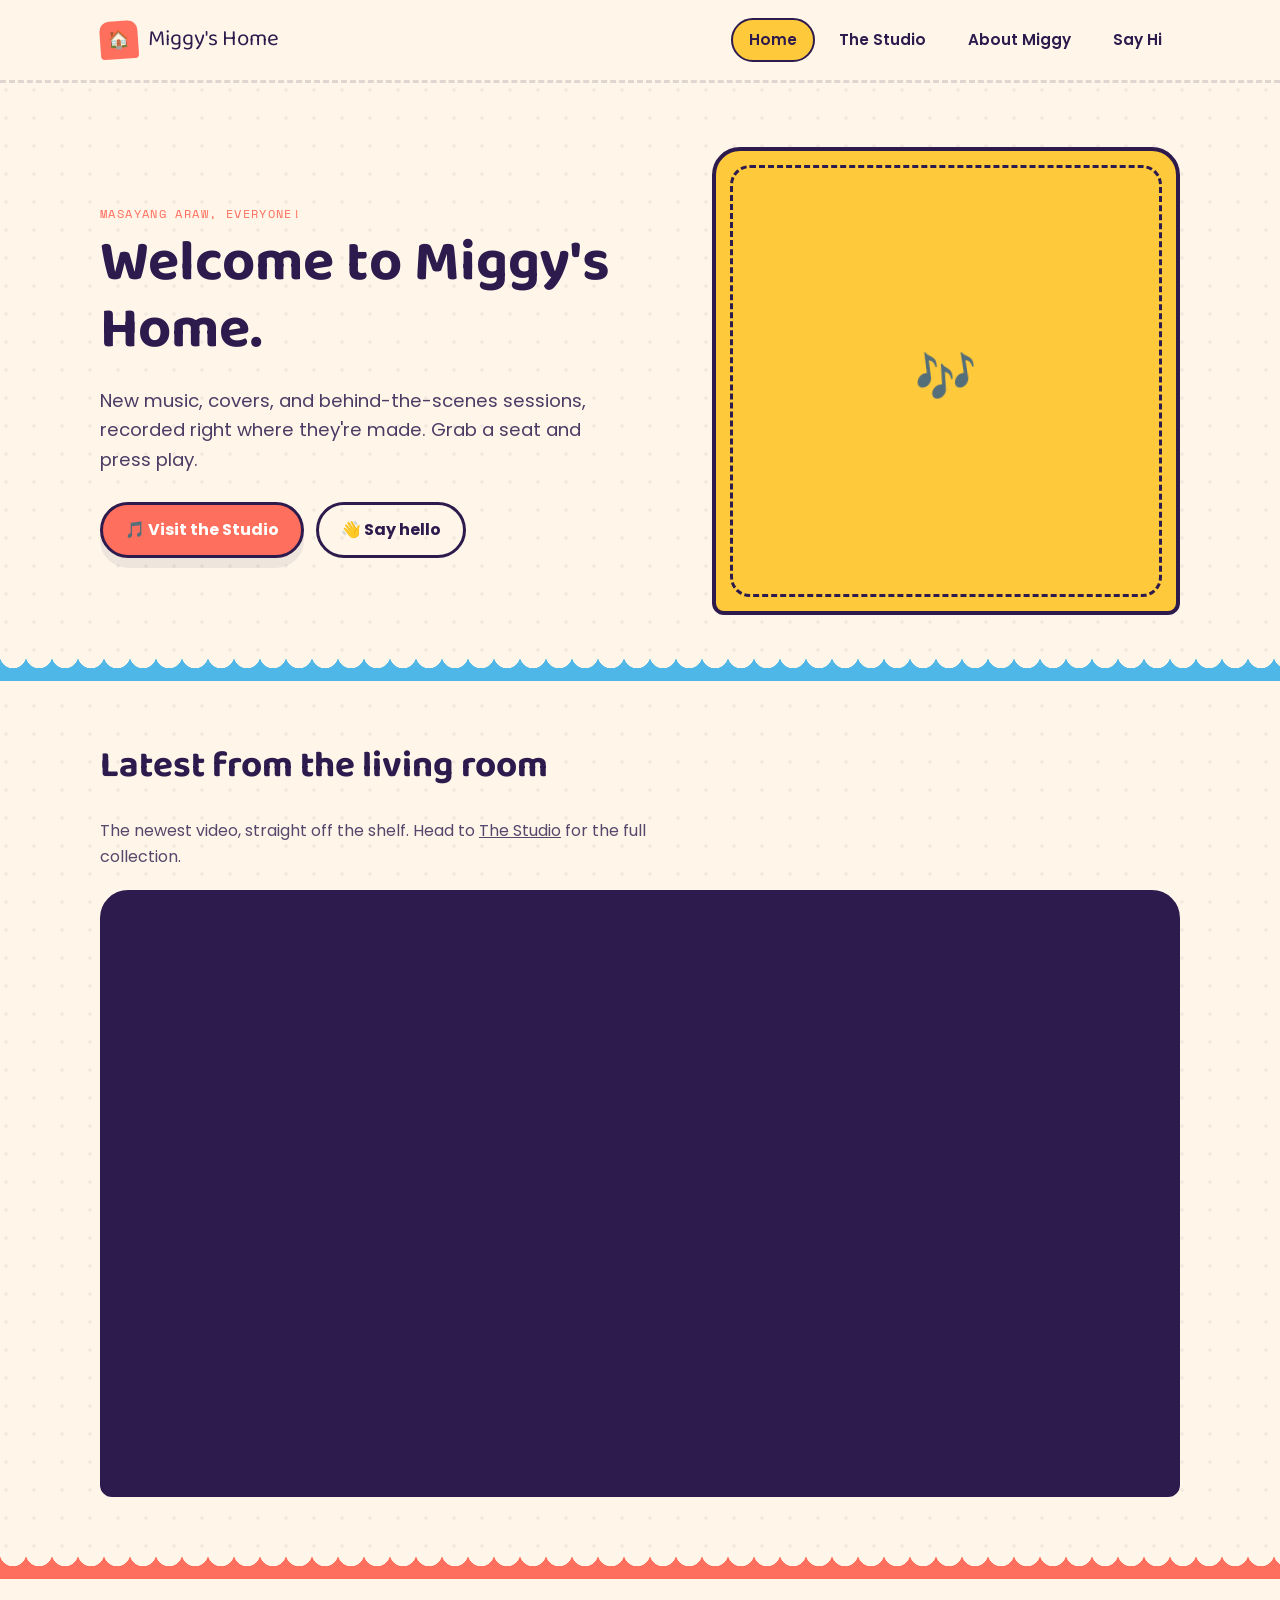
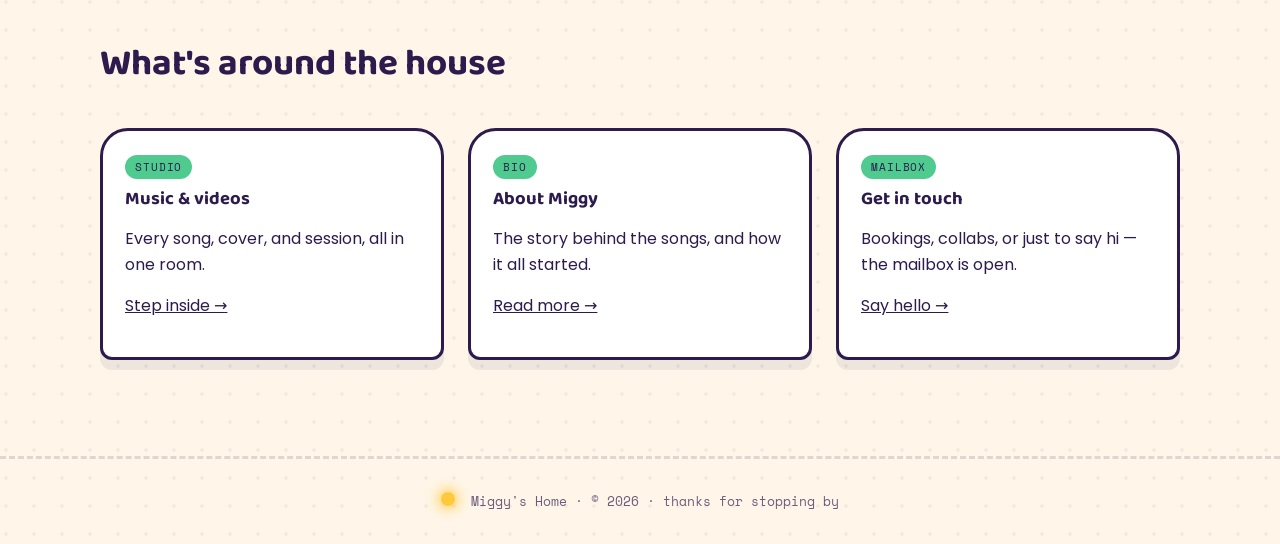
==== index.html @ 160cc26a "Update index.html" ====
<!DOCTYPE html>
<html lang="en">
<head>
  <meta charset="UTF-8">
  <meta name="viewport" content="width=device-width, initial-scale=1.0">
  <title>Miggy's Home — Music Channel</title>
  <meta name="description" content="Miggy's Home — original music, covers, and behind-the-scenes videos.">
  <link rel="preconnect" href="https://fonts.googleapis.com">
  <link href="https://fonts.googleapis.com/css2?family=Baloo+2:wght@500;700;800&family=Poppins:wght@400;500;600;700&family=Space+Mono&display=swap" rel="stylesheet">
  <link rel="stylesheet" href="style.css">
</head>
<body>

  <header class="site-header">
    <nav class="nav wrap">
      <a href="index.html" class="brand">
        <span class="brand-mark">🏠</span>
        Miggy's Home
      </a>
      <button class="nav-toggle" aria-label="Toggle menu" aria-expanded="false">☰</button>
      <ul class="room-links">
        <li><a href="index.html" aria-current="page">Home</a></li>
        <li><a href="music.html">The Studio</a></li>
        <li><a href="about.html">About Miggy</a></li>
        <li><a href="contact.html">Say Hi</a></li>
      </ul>
    </nav>
  </header>

  <main>
    <section class="hero wrap">
      <div>
        <p class="eyebrow">Masayang araw, everyone!</p>
        <h1>Welcome to Miggy's Home.</h1>
        <p class="lede">New music, covers, and behind-the-scenes sessions, recorded right where they're made. Grab a seat and press play.</p>
        <div class="hero-actions">
          <a href="music.html" class="btn btn-primary">🎵 Visit the Studio</a>
          <a href="contact.html" class="btn btn-ghost">👋 Say hello</a>
        </div>
      </div>
      <div class="welcome-mat" aria-hidden="true">
        <span>🎶</span>
      </div>
    </section>

    <div class="awning" aria-hidden="true"></div>

    <section class="room wrap">
      <div class="room-title">
        <h2>Latest from the living room</h2>
      </div>
      <p style="max-width:60ch; color:rgba(45,27,78,0.8);">The newest video, straight off the shelf. Head to <a href="music.html">The Studio</a> for the full collection.</p>

      <div class="embed-frame" style="margin-top:20px;">
        <iframe width="560" height="315" src="https://www.youtube.com/embed/cxDIxyG20Kg?si=o6LWP1E1uS-JszZb" title="YouTube video player" frameborder="0" allow="accelerometer; autoplay; clipboard-write; encrypted-media; gyroscope; picture-in-picture; web-share" referrerpolicy="strict-origin-when-cross-origin" allowfullscreen></iframe>
        
      </div>
    </section>

    <div class="awning coral" aria-hidden="true"></div>

    <section class="room wrap">
      <div class="room-title">
        <h2>What's around the house</h2>
      </div>
      <div class="window-grid">
        <div class="window-card">
          <span class="tag">Studio</span>
          <h3>Music &amp; videos</h3>
          <p>Every song, cover, and session, all in one room.</p>
          <p><a href="music.html">Step inside →</a></p>
        </div>
        <div class="window-card">
          <span class="tag">Bio</span>
          <h3>About Miggy</h3>
          <p>The story behind the songs, and how it all started.</p>
          <p><a href="about.html">Read more →</a></p>
        </div>
        <div class="window-card">
          <span class="tag">Mailbox</span>
          <h3>Get in touch</h3>
          <p>Bookings, collabs, or just to say hi — the mailbox is open.</p>
          <p><a href="contact.html">Say hello →</a></p>
        </div>
      </div>
    </section>
  </main>

  <footer class="site-footer">
    <span class="porch-light" aria-hidden="true"></span>
    Miggy's Home · © <span id="year"></span> · thanks for stopping by
  </footer>

  <script src="script.js"></script>
  <script>document.getElementById("year").textContent = new Date().getFullYear();</script>
</body>
</html>
---- style.css ----
/* ============================================
   MIGGY'S HOME — shared styles
   Design: bright, cozy "house of music" theme.
   Cards are shaped like little windows/doors,
   nav reads like room signs on a hallway wall.
   ============================================ */

:root {
  /* Color */
  --cream:    #FFF6E9;
  --sunshine: #FFC93C;
  --coral:    #FF6F5E;
  --sky:      #4FB6E8;
  --mint:     #4FCB8F;
  --plum:     #2D1B4E;
  --white:    #FFFFFF;

  /* Type */
  --font-display: "Baloo 2", system-ui, sans-serif;
  --font-body: "Poppins", system-ui, sans-serif;
  --font-tag: "Space Mono", monospace;

  /* Layout */
  --max-width: 1080px;
  --radius-window: 28px 28px 12px 12px;
  --shadow-soft: 0 10px 0 rgba(45, 27, 78, 0.08);
}

* { box-sizing: border-box; }

html { scroll-behavior: smooth; }

body {
  margin: 0;
  background: var(--cream);
  color: var(--plum);
  font-family: var(--font-body);
  line-height: 1.6;
  background-image:
    radial-gradient(circle at 6px 6px, rgba(45,27,78,0.05) 2px, transparent 2px);
  background-size: 28px 28px;
}

img { max-width: 100%; display: block; }

a { color: inherit; }

h1, h2, h3 {
  font-family: var(--font-display);
  margin: 0 0 0.4em 0;
  line-height: 1.15;
}

.eyebrow {
  font-family: var(--font-tag);
  text-transform: uppercase;
  letter-spacing: 0.12em;
  font-size: 0.72rem;
  color: var(--coral);
  margin: 0 0 0.6em 0;
}

.wrap {
  max-width: var(--max-width);
  margin: 0 auto;
  padding: 0 24px;
}

/* Respect reduced motion */
@media (prefers-reduced-motion: reduce) {
  * { animation: none !important; transition: none !important; }
  html { scroll-behavior: auto; }
}

/* ---------- Nav: "door plaque" ---------- */

.site-header {
  position: sticky;
  top: 0;
  z-index: 50;
  background: var(--cream);
  border-bottom: 3px dashed rgba(45, 27, 78, 0.15);
}

.nav {
  display: flex;
  align-items: center;
  justify-content: space-between;
  padding: 18px 0;
}

.brand {
  display: flex;
  align-items: center;
  gap: 10px;
  font-family: var(--font-display);
  font-size: 1.4rem;
  text-decoration: none;
  color: var(--plum);
}

.brand-mark {
  width: 38px;
  height: 38px;
  border-radius: 10px 10px 4px 4px;
  background: var(--coral);
  display: grid;
  place-items: center;
  font-size: 1.1rem;
  transform: rotate(-4deg);
}

.room-links {
  display: flex;
  gap: 6px;
  list-style: none;
  margin: 0;
  padding: 0;
}

.room-links a {
  display: inline-block;
  padding: 8px 16px;
  border-radius: 999px;
  text-decoration: none;
  font-weight: 600;
  font-size: 0.95rem;
  color: var(--plum);
  border: 2px solid transparent;
  transition: border-color 0.15s ease, transform 0.15s ease;
}

.room-links a:hover,
.room-links a:focus-visible {
  border-color: var(--plum);
  transform: translateY(-2px);
}

.room-links a[aria-current="page"] {
  background: var(--sunshine);
  border-color: var(--plum);
}

.nav-toggle {
  display: none;
  background: none;
  border: 2px solid var(--plum);
  border-radius: 10px;
  padding: 8px 10px;
  font-size: 1.1rem;
  cursor: pointer;
}

@media (max-width: 720px) {
  .nav-toggle { display: block; }
  .room-links {
    display: none;
    flex-direction: column;
    width: 100%;
    padding-bottom: 16px;
  }
  .room-links.open { display: flex; }
  .nav { flex-wrap: wrap; }
}

/* ---------- Buttons ---------- */

.btn {
  display: inline-flex;
  align-items: center;
  gap: 8px;
  padding: 12px 22px;
  border-radius: 999px;
  font-weight: 700;
  font-family: var(--font-body);
  text-decoration: none;
  border: 3px solid var(--plum);
  cursor: pointer;
  font-size: 1rem;
}

.btn-primary {
  background: var(--coral);
  color: var(--white);
  box-shadow: var(--shadow-soft);
}

.btn-primary:hover { transform: translate(-2px, -2px); box-shadow: 0 12px 0 rgba(45,27,78,0.08); }

.btn-ghost {
  background: transparent;
  color: var(--plum);
}

.btn-ghost:hover { background: rgba(45,27,78,0.06); }

/* ---------- Hero ---------- */

.hero {
  padding: 64px 0 40px;
  display: grid;
  grid-template-columns: 1.1fr 0.9fr;
  gap: 40px;
  align-items: center;
}

.hero h1 {
  font-size: clamp(2.4rem, 5vw, 3.6rem);
}

.hero .lede {
  font-size: 1.15rem;
  max-width: 46ch;
  color: rgba(45,27,78,0.85);
}

.hero-actions {
  display: flex;
  gap: 12px;
  margin-top: 28px;
  flex-wrap: wrap;
}

.welcome-mat {
  width: 100%;
  aspect-ratio: 1 / 1;
  background: var(--sunshine);
  border-radius: var(--radius-window);
  border: 4px solid var(--plum);
  position: relative;
  display: grid;
  place-items: center;
  overflow: hidden;
}

.welcome-mat::before {
  content: "";
  position: absolute;
  inset: 14px;
  border: 3px dashed var(--plum);
  border-radius: 20px;
}

.welcome-mat span {
  font-family: var(--font-display);
  font-size: 3.2rem;
  transform: rotate(-6deg);
}

@media (max-width: 780px) {
  .hero { grid-template-columns: 1fr; padding-top: 32px; }
}

/* ---------- Scalloped divider (awning) ---------- */

.awning {
  height: 26px;
  background:
    radial-gradient(circle at 13px 0, transparent 13px, var(--sky) 13.5px) repeat-x;
  background-size: 26px 26px;
  margin: 0 0 8px 0;
}

.awning.coral {
  background:
    radial-gradient(circle at 13px 0, transparent 13px, var(--coral) 13.5px) repeat-x;
  background-size: 26px 26px;
}

.awning.mint {
  background:
    radial-gradient(circle at 13px 0, transparent 13px, var(--mint) 13.5px) repeat-x;
  background-size: 26px 26px;
}

/* ---------- Section shell ---------- */

section.room {
  padding: 56px 0;
}

.room-title { display: flex; align-items: baseline; gap: 14px; flex-wrap: wrap; }
.room-title h2 { font-size: clamp(1.7rem, 3vw, 2.3rem); }

/* ---------- Window cards ---------- */

.window-grid {
  display: grid;
  grid-template-columns: repeat(auto-fit, minmax(260px, 1fr));
  gap: 24px;
  margin-top: 28px;
}

.window-card {
  background: var(--white);
  border: 3px solid var(--plum);
  border-radius: var(--radius-window);
  padding: 22px;
  box-shadow: var(--shadow-soft);
  transition: transform 0.15s ease;
}

.window-card:hover { transform: translateY(-4px); }

.window-card h3 { font-size: 1.15rem; margin-bottom: 8px; }

.window-card .tag {
  font-family: var(--font-tag);
  font-size: 0.7rem;
  text-transform: uppercase;
  letter-spacing: 0.08em;
  background: var(--mint);
  color: var(--plum);
  display: inline-block;
  padding: 3px 10px;
  border-radius: 999px;
  margin-bottom: 10px;
}

/* ---------- Media embed frame ---------- */

.embed-frame {
  border: 3px solid var(--plum);
  border-radius: var(--radius-window);
  overflow: hidden;
  background: var(--plum);
  aspect-ratio: 16 / 9;
  position: relative;
}

.embed-frame iframe {
  width: 100%;
  height: 100%;
  border: 0;
  display: block;
}

.embed-placeholder {
  position: absolute;
  inset: 0;
  display: grid;
  place-items: center;
  text-align: center;
  color: var(--cream);
  padding: 24px;
  font-family: var(--font-tag);
  font-size: 0.85rem;
  gap: 8px;
}

.embed-placeholder strong {
  display: block;
  font-family: var(--font-display);
  font-size: 1.2rem;
  color: var(--sunshine);
  margin-bottom: 6px;
}

/* Spotify frame is shorter */
.embed-frame.spotify { aspect-ratio: auto; height: 152px; }

/* ---------- Sticker badges ---------- */

.sticker-row {
  display: flex;
  gap: 10px;
  flex-wrap: wrap;
  margin-top: 18px;
}

.sticker {
  font-family: var(--font-tag);
  font-size: 0.78rem;
  padding: 6px 14px;
  border-radius: 999px;
  border: 2px dashed var(--plum);
  background: var(--white);
}

/* ---------- Socials / mailbox ---------- */

.mailbox-grid {
  display: grid;
  grid-template-columns: repeat(auto-fit, minmax(200px, 1fr));
  gap: 18px;
  margin-top: 28px;
}

.mailbox-link {
  display: flex;
  align-items: center;
  gap: 14px;
  background: var(--white);
  border: 3px solid var(--plum);
  border-radius: 20px;
  padding: 16px 18px;
  text-decoration: none;
  font-weight: 700;
  color: var(--plum);
  box-shadow: var(--shadow-soft);
  transition: transform 0.15s ease;
}

.mailbox-link:hover { transform: translate(-3px, -3px); }

.mailbox-icon {
  width: 40px;
  height: 40px;
  border-radius: 10px;
  display: grid;
  place-items: center;
  font-size: 1.2rem;
  flex-shrink: 0;
}

/* ---------- About/bio ---------- */

.bio-layout {
  display: grid;
  grid-template-columns: 0.8fr 1.2fr;
  gap: 36px;
  align-items: start;
  margin-top: 28px;
}

.bio-portrait {
  aspect-ratio: 4/5;
  background: var(--sky);
  border: 4px solid var(--plum);
  border-radius: var(--radius-window);
  display: grid;
  place-items: center;
  font-family: var(--font-display);
  font-size: 4rem;
  color: var(--white);
}

@media (max-width: 720px) {
  .bio-layout { grid-template-columns: 1fr; }
}

/* ---------- Footer ---------- */

.site-footer {
  border-top: 3px dashed rgba(45,27,78,0.15);
  padding: 32px 0;
  margin-top: 40px;
  text-align: center;
  font-family: var(--font-tag);
  font-size: 0.82rem;
  color: rgba(45,27,78,0.7);
}

.porch-light {
  width: 14px;
  height: 14px;
  border-radius: 50%;
  background: var(--sunshine);
  display: inline-block;
  margin-right: 8px;
  box-shadow: 0 0 12px 4px rgba(255,201,60,0.7);
}
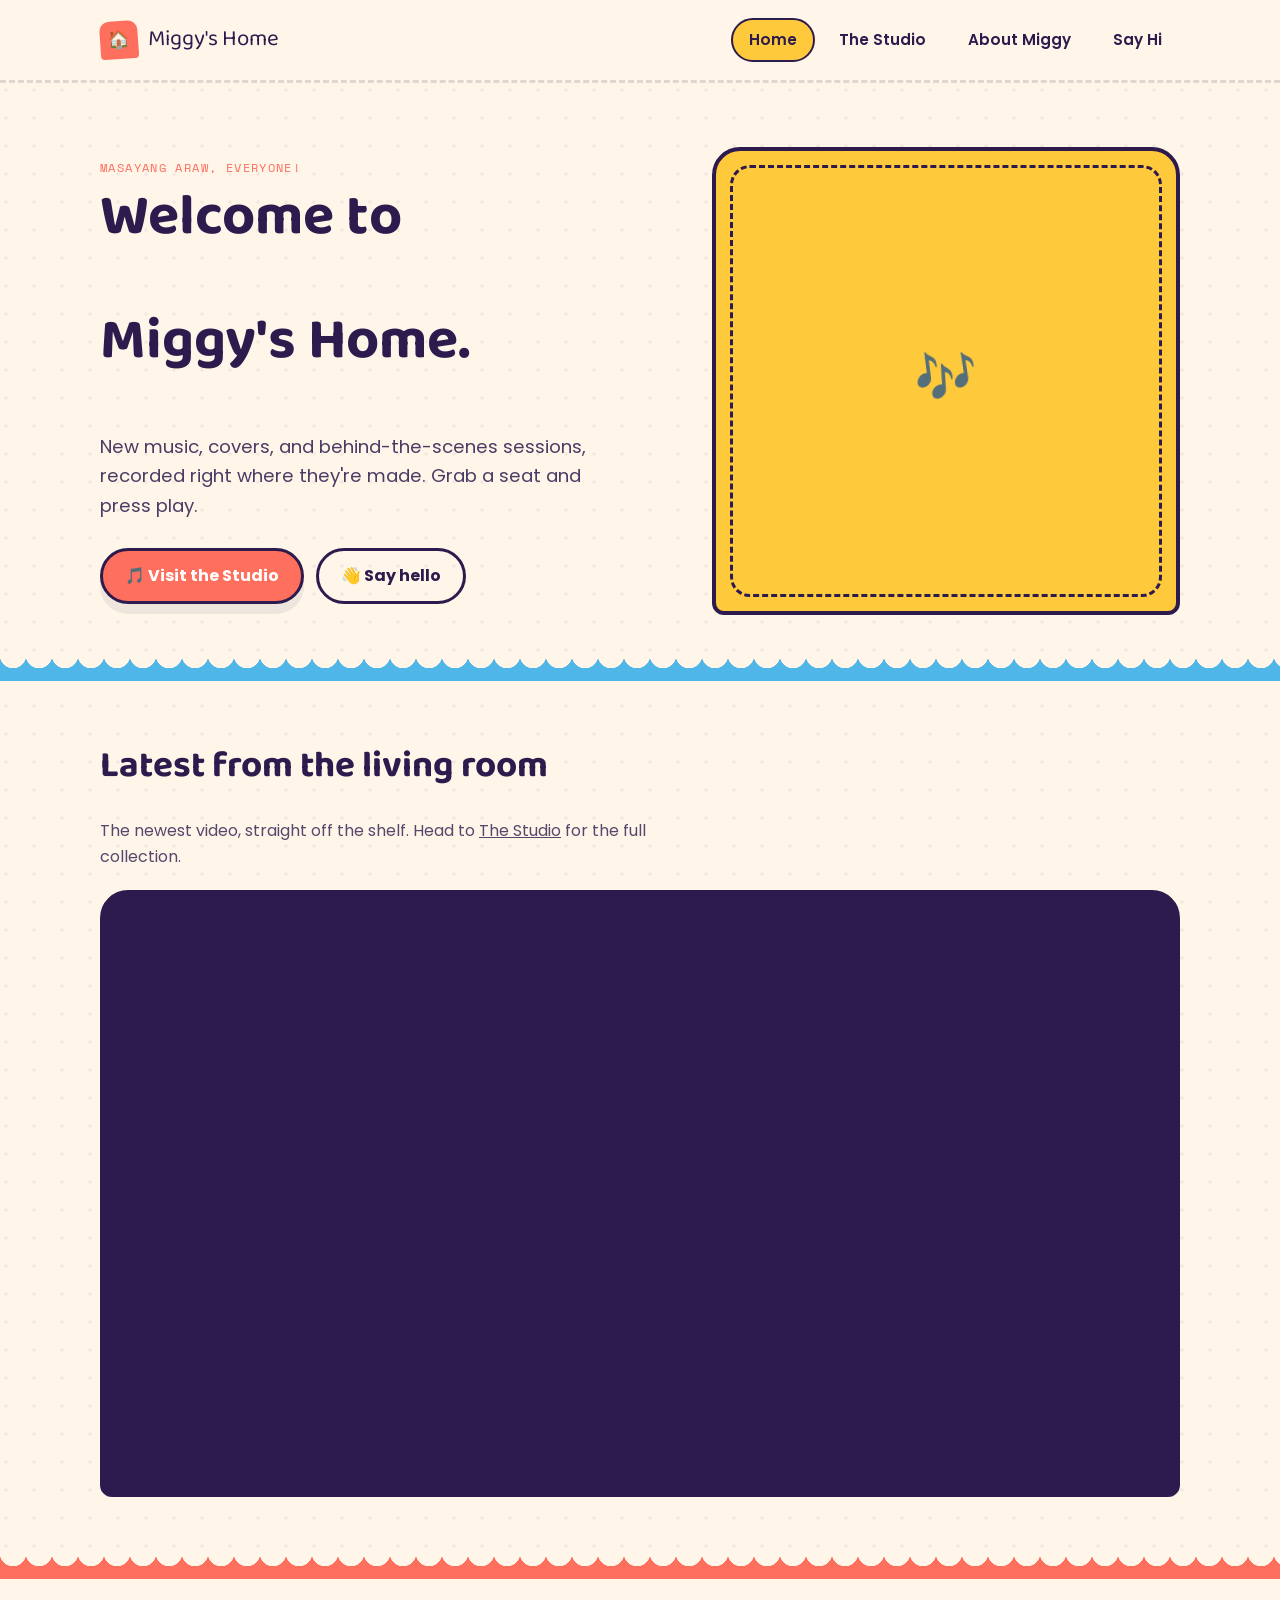
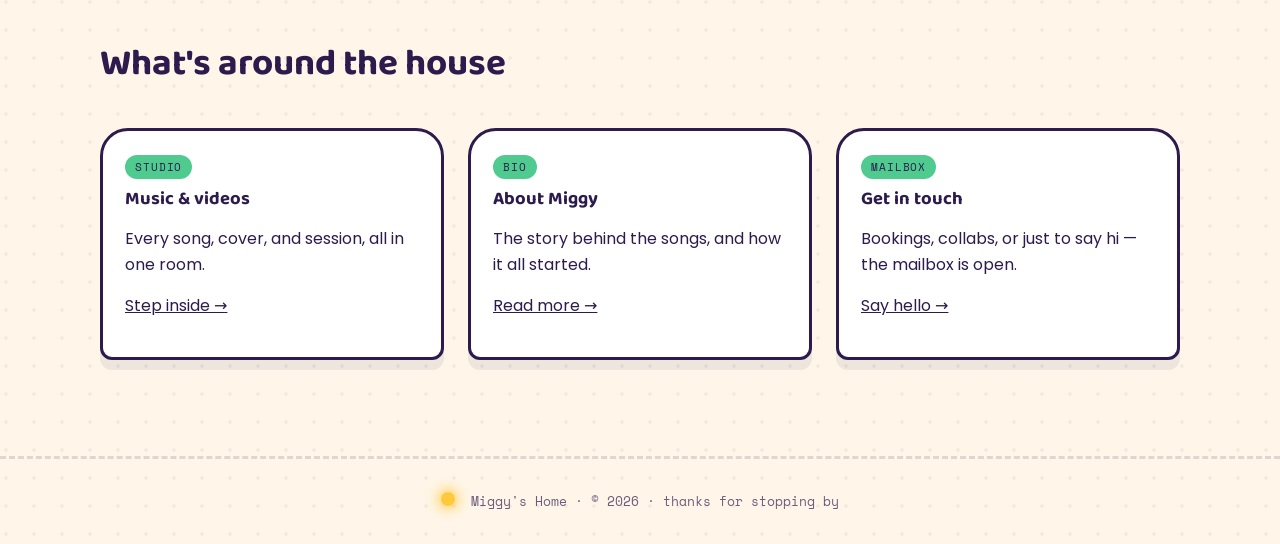
==== commit b91f1812: "Update index.html" ====
--- a/index.html
+++ b/index.html
@@ -31,7 +31,8 @@
     <section class="hero wrap">
       <div>
         <p class="eyebrow">Masayang araw, everyone!</p>
-        <h1>Welcome to Miggy's Home.</h1>
+        <h1>Welcome to 
+          <p></p>Miggy's Home.</p></h1>
         <p class="lede">New music, covers, and behind-the-scenes sessions, recorded right where they're made. Grab a seat and press play.</p>
         <div class="hero-actions">
           <a href="music.html" class="btn btn-primary">🎵 Visit the Studio</a>
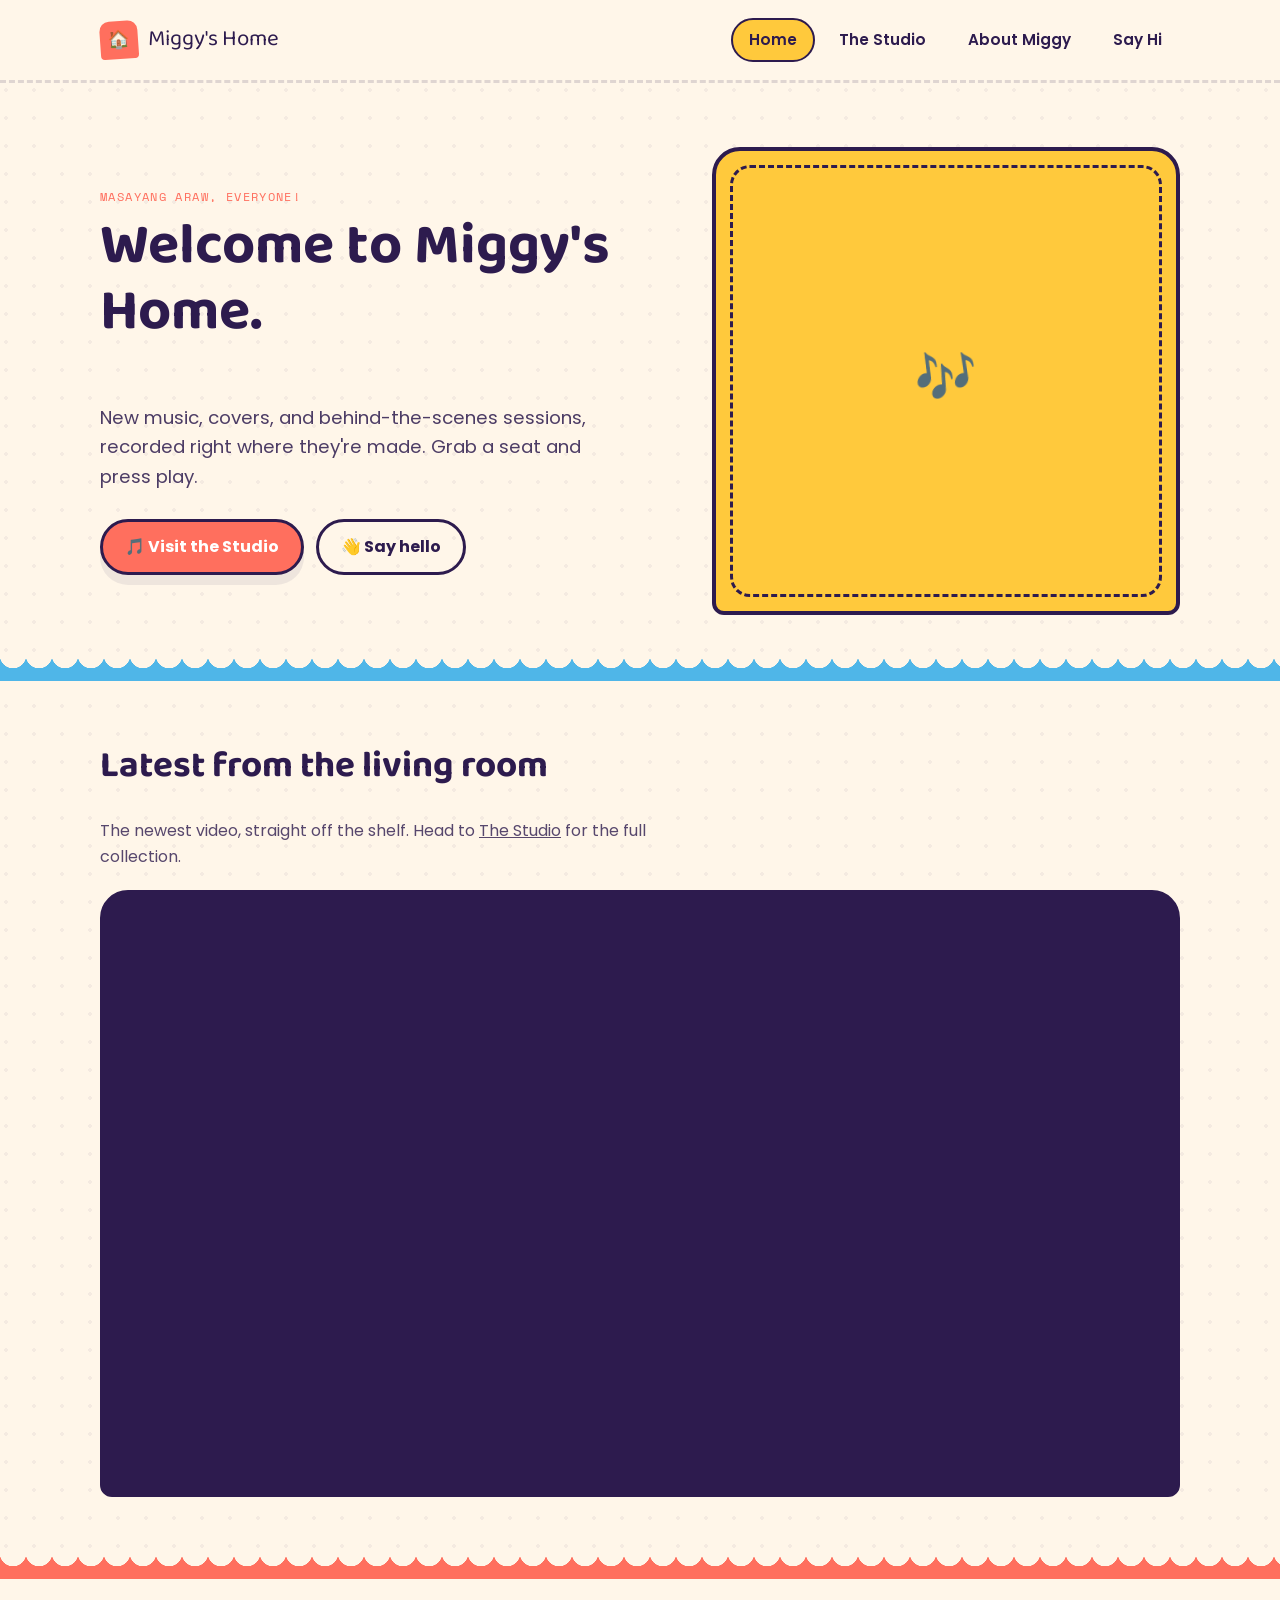
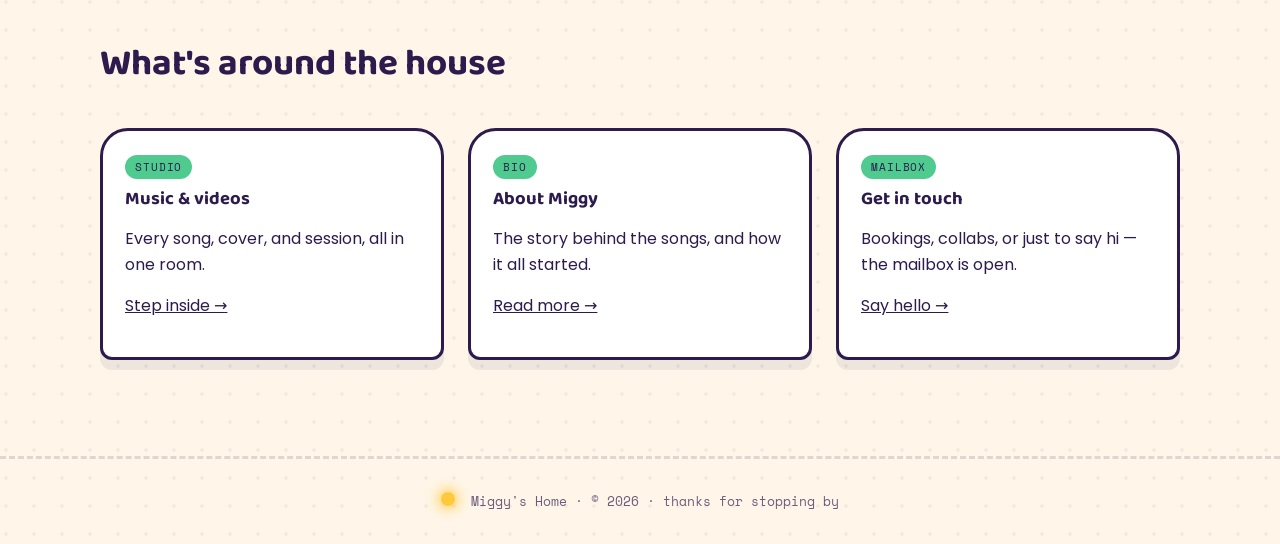
==== commit cfd27bde: "Update index.html" ====
--- a/index.html
+++ b/index.html
@@ -31,8 +31,9 @@
     <section class="hero wrap">
       <div>
         <p class="eyebrow">Masayang araw, everyone!</p>
-        <h1>Welcome to 
-          <p></p>Miggy's Home.</p></h1>
+        <h1>Welcome to
+          
+          Miggy's Home.</p></h1>
         <p class="lede">New music, covers, and behind-the-scenes sessions, recorded right where they're made. Grab a seat and press play.</p>
         <div class="hero-actions">
           <a href="music.html" class="btn btn-primary">🎵 Visit the Studio</a>
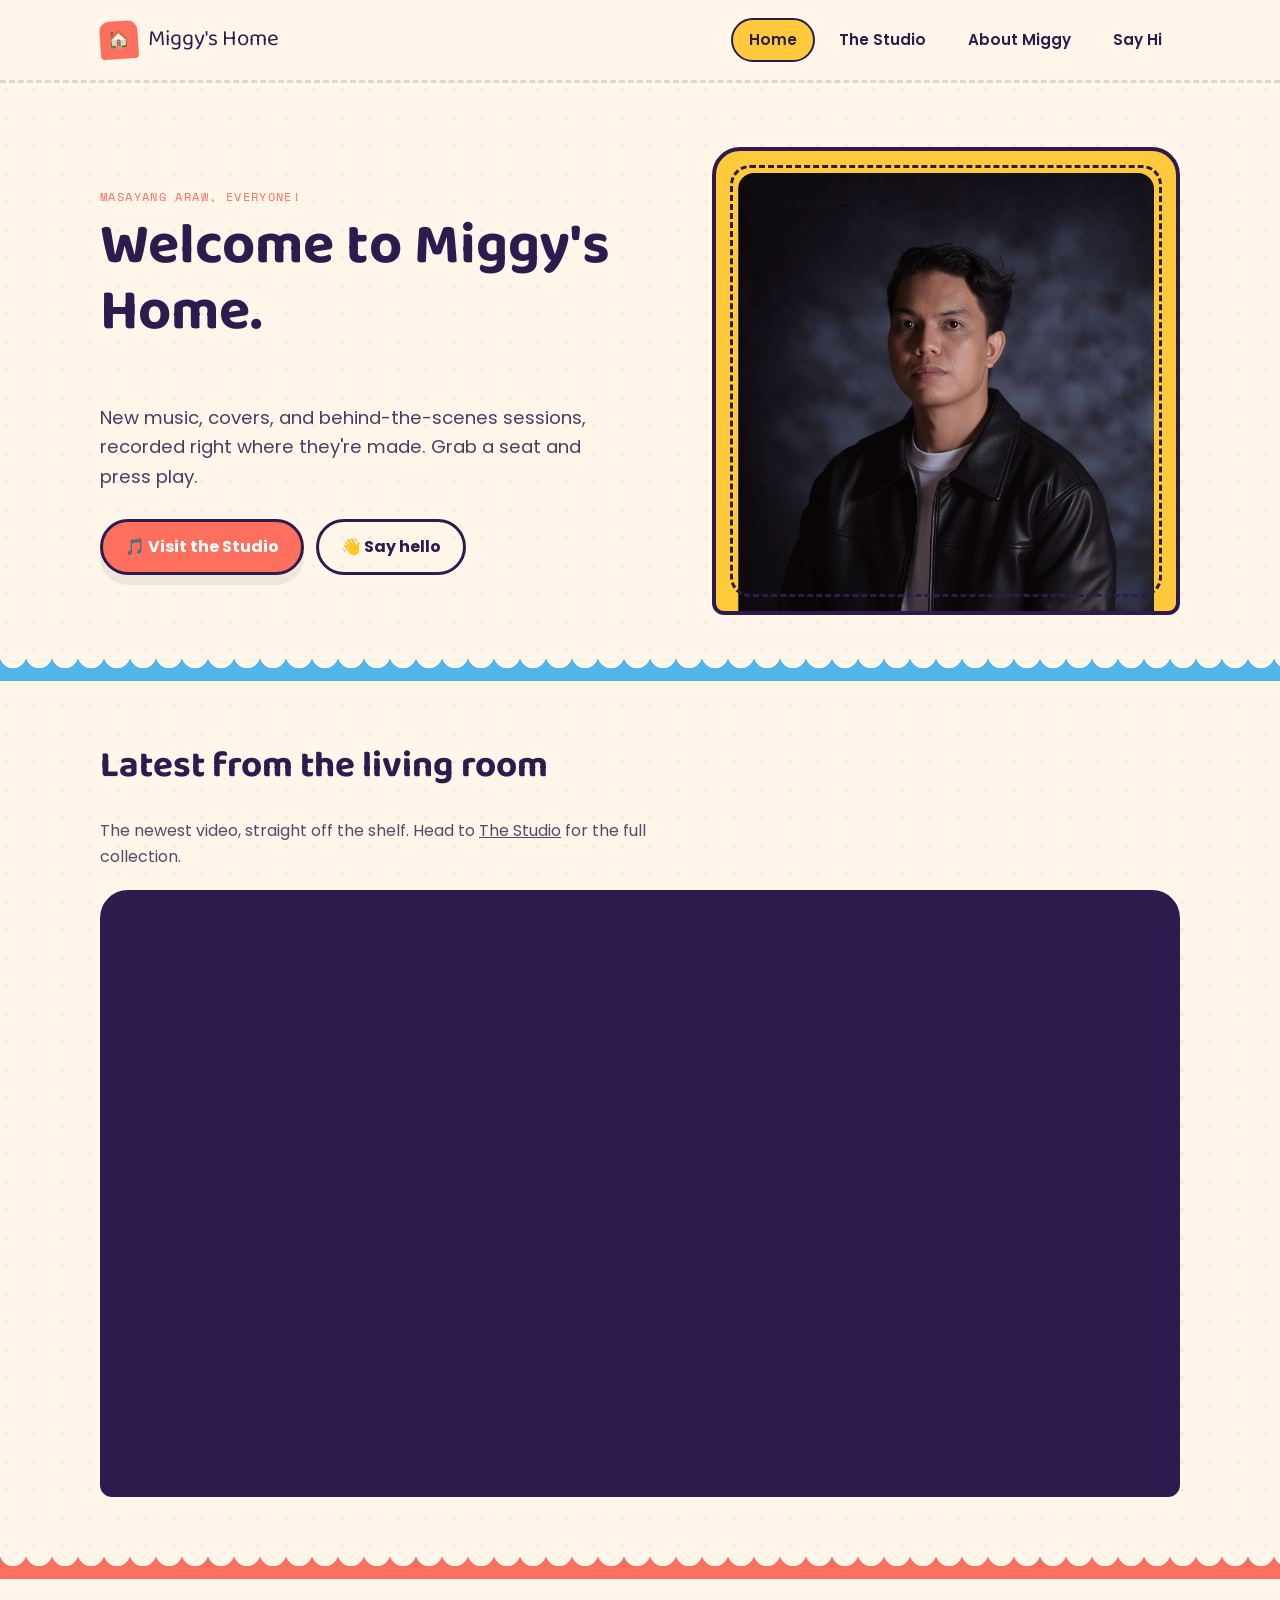
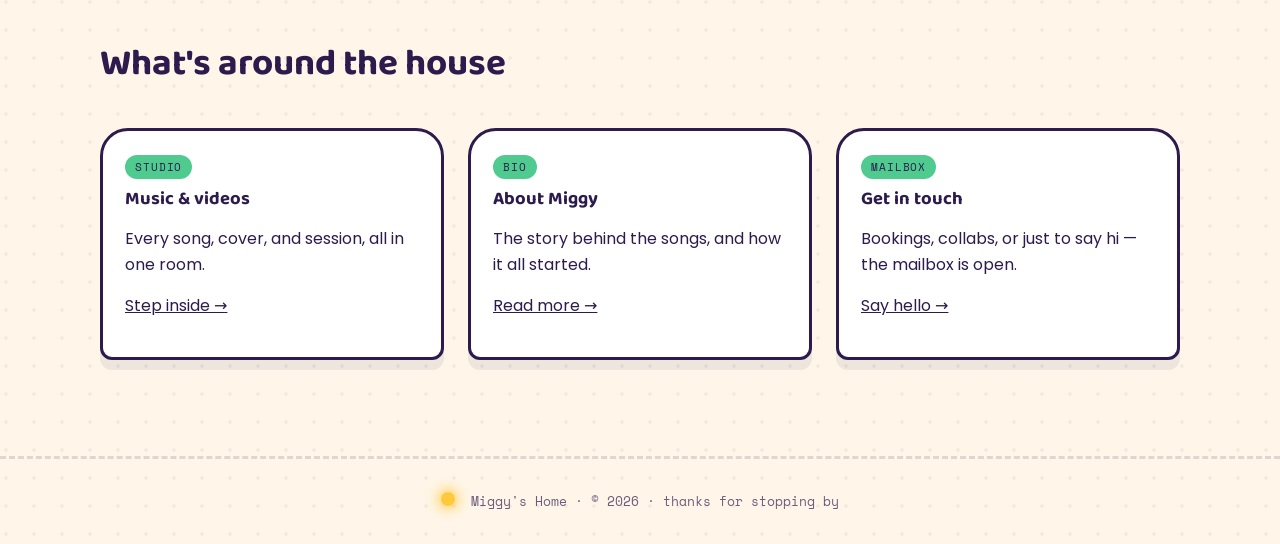
==== commit c906b505: "Update index.html" ====
--- a/index.html
+++ b/index.html
@@ -31,18 +31,16 @@
     <section class="hero wrap">
       <div>
         <p class="eyebrow">Masayang araw, everyone!</p>
-        <h1>Welcome to
-          
-          Miggy's Home.</p></h1>
+        <h1>Welcome to   Miggy's Home.</p></h1>
         <p class="lede">New music, covers, and behind-the-scenes sessions, recorded right where they're made. Grab a seat and press play.</p>
         <div class="hero-actions">
           <a href="music.html" class="btn btn-primary">🎵 Visit the Studio</a>
           <a href="contact.html" class="btn btn-ghost">👋 Say hello</a>
         </div>
       </div>
-      <div class="welcome-mat" aria-hidden="true">
-        <span>🎶</span>
-      </div>
+      <div class="welcome-mat">
+  <img src="miggy2.jpg" alt="Miggy" style="width: calc(100% - 44px); height: calc(100% - 44px); object-fit: cover; border-radius: 16px;">
+</div>
     </section>
 
     <div class="awning" aria-hidden="true"></div>
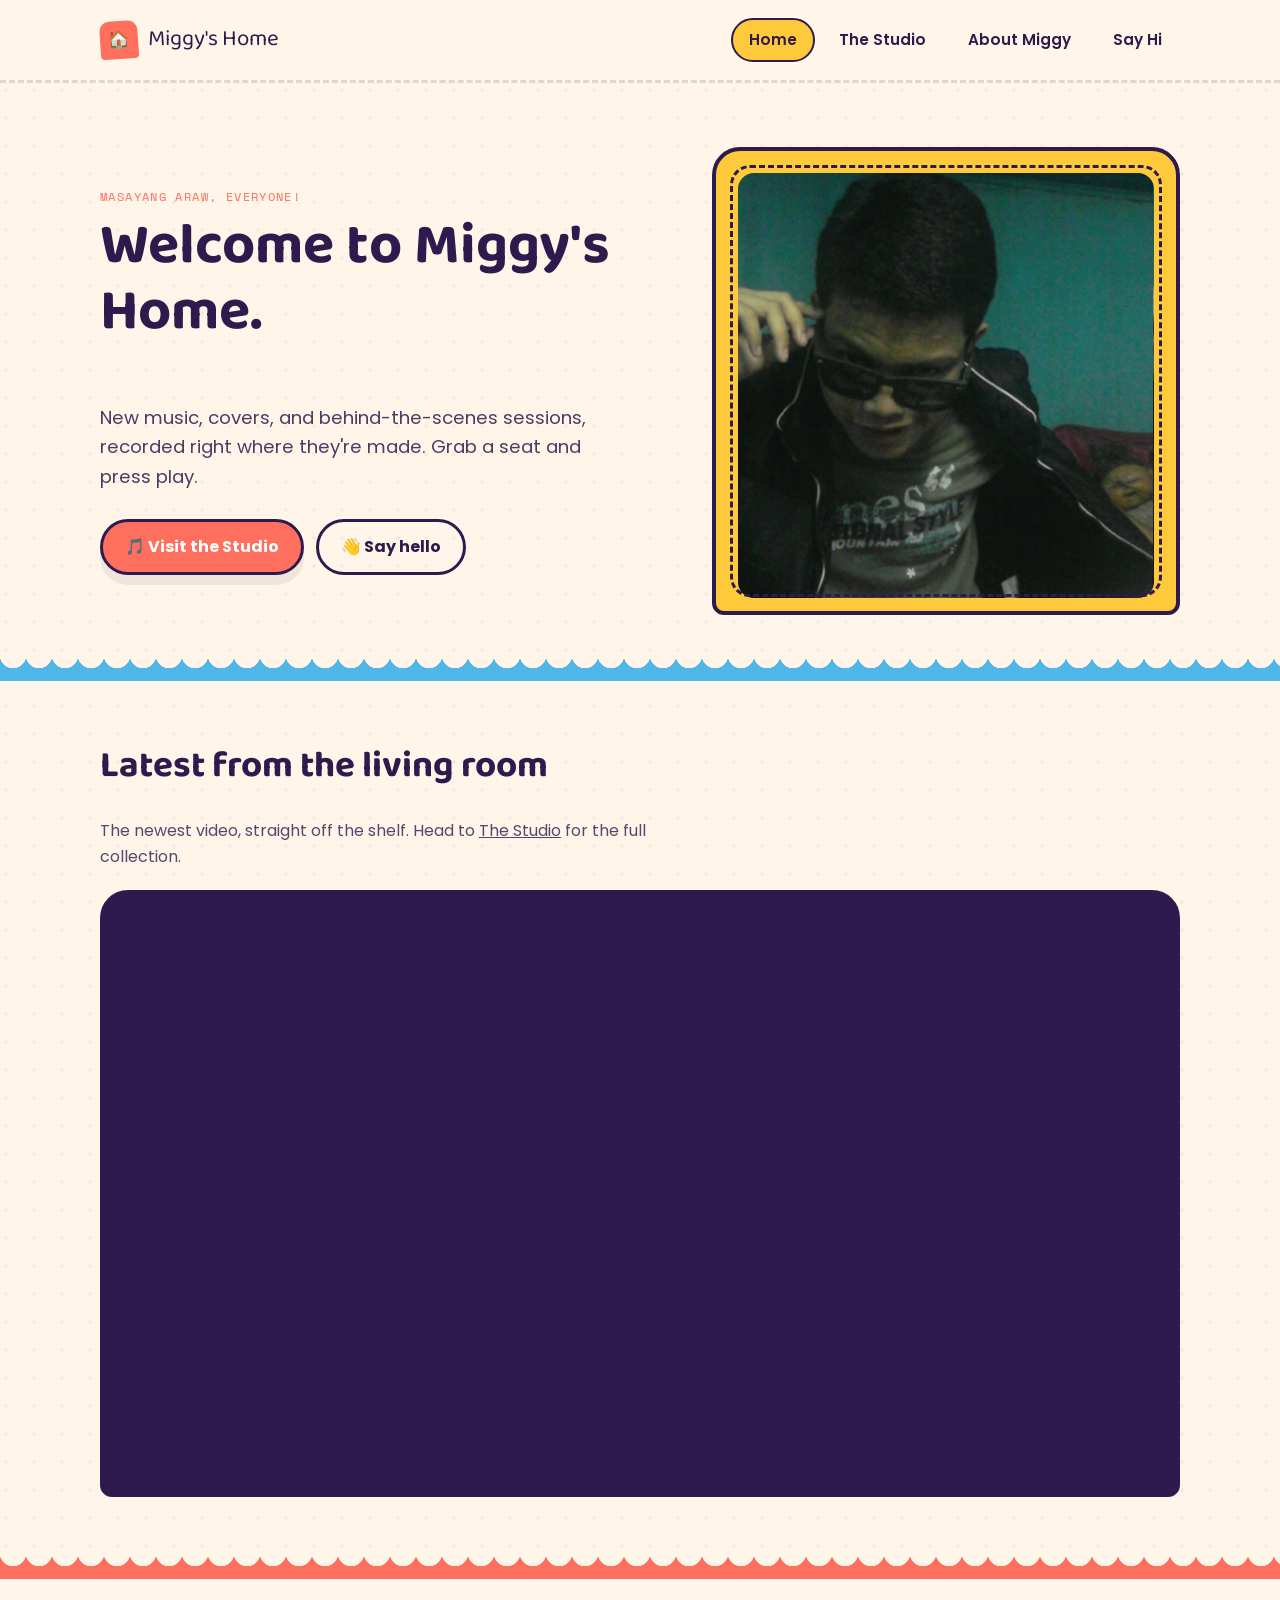
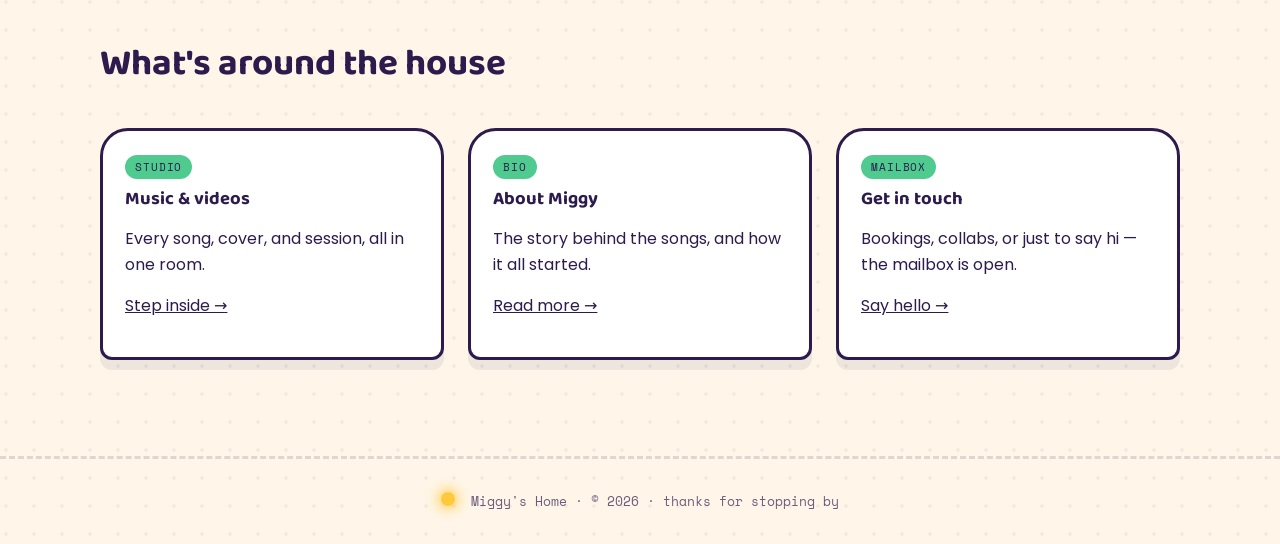
==== commit 1bdc039e: "Update index.html" ====
--- a/index.html
+++ b/index.html
@@ -39,7 +39,7 @@
         </div>
       </div>
       <div class="welcome-mat">
-  <img src="miggy2.jpg" alt="Miggy" style="width: calc(100% - 44px); height: calc(100% - 44px); object-fit: cover; border-radius: 16px;">
+  <img src="miggy3" alt="Miggy" style="width: calc(100% - 44px); height: calc(100% - 44px); object-fit: cover; border-radius: 16px;">
 </div>
     </section>
 
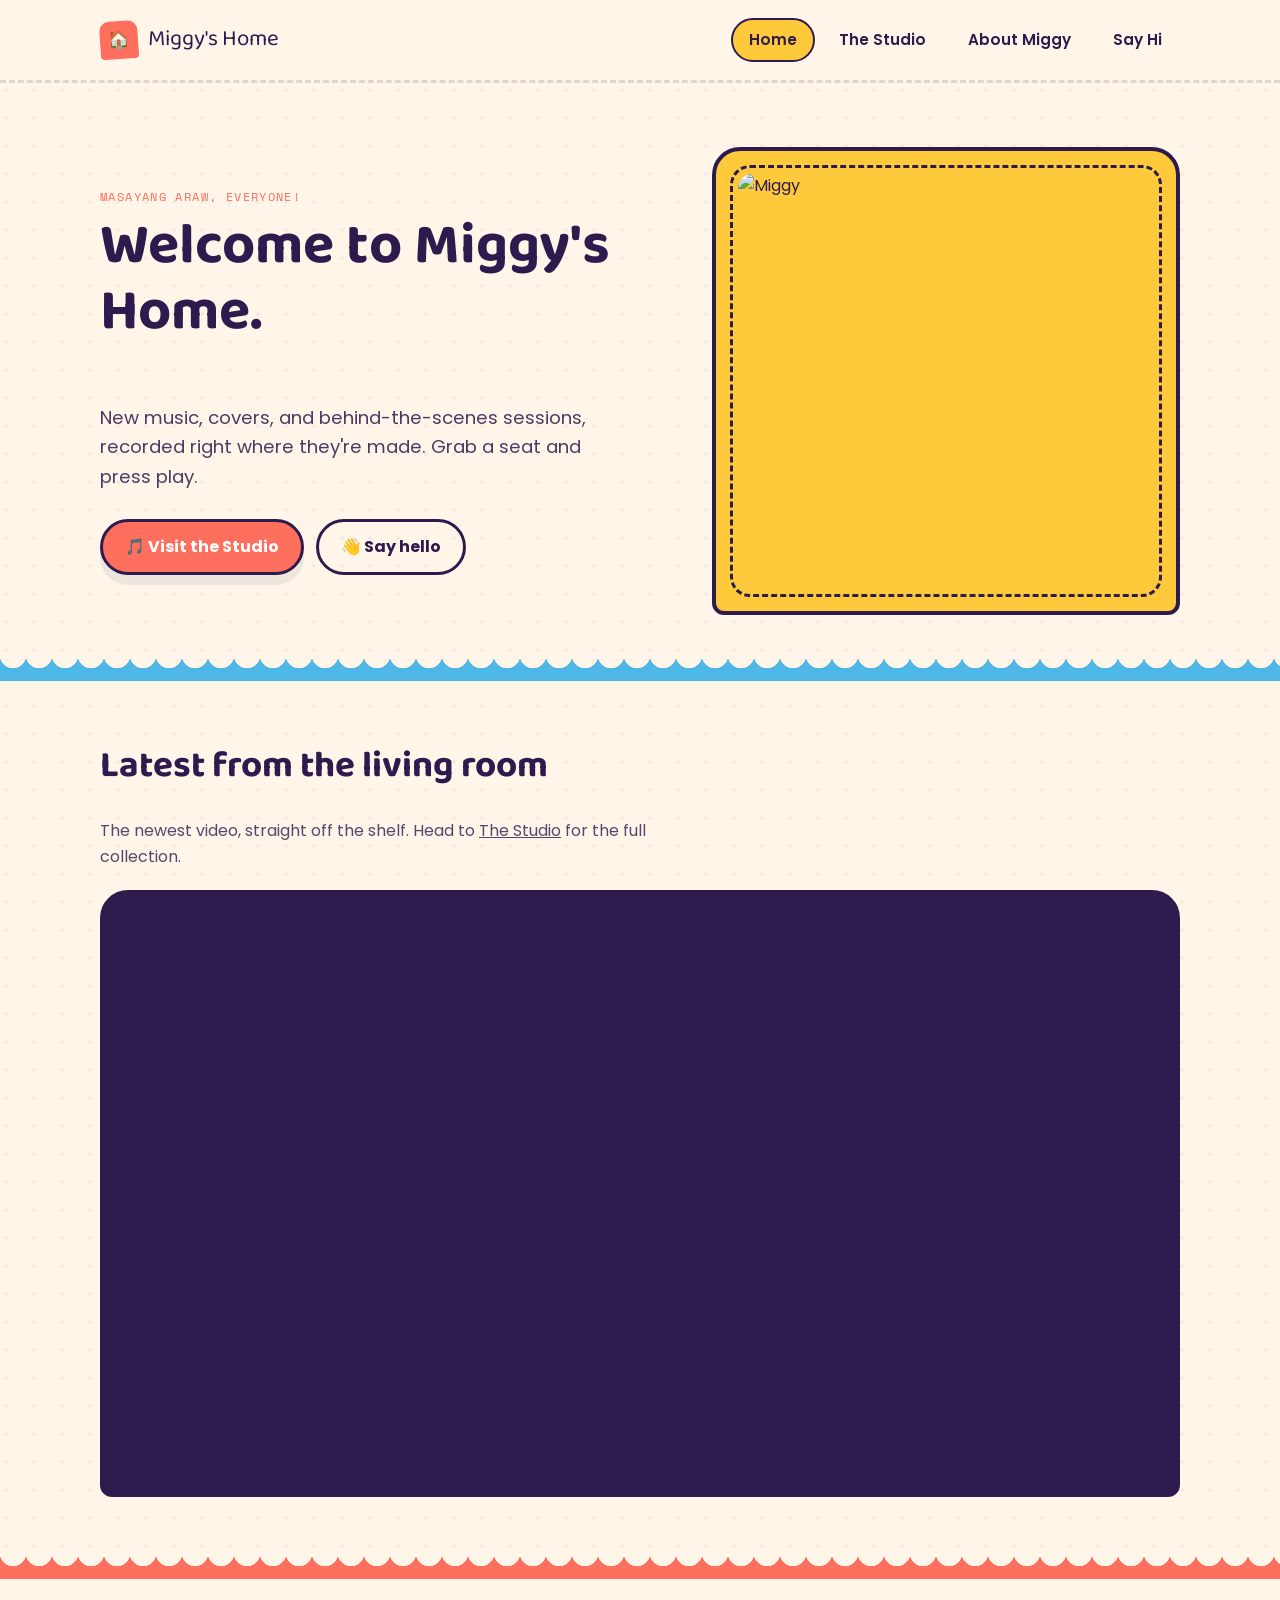
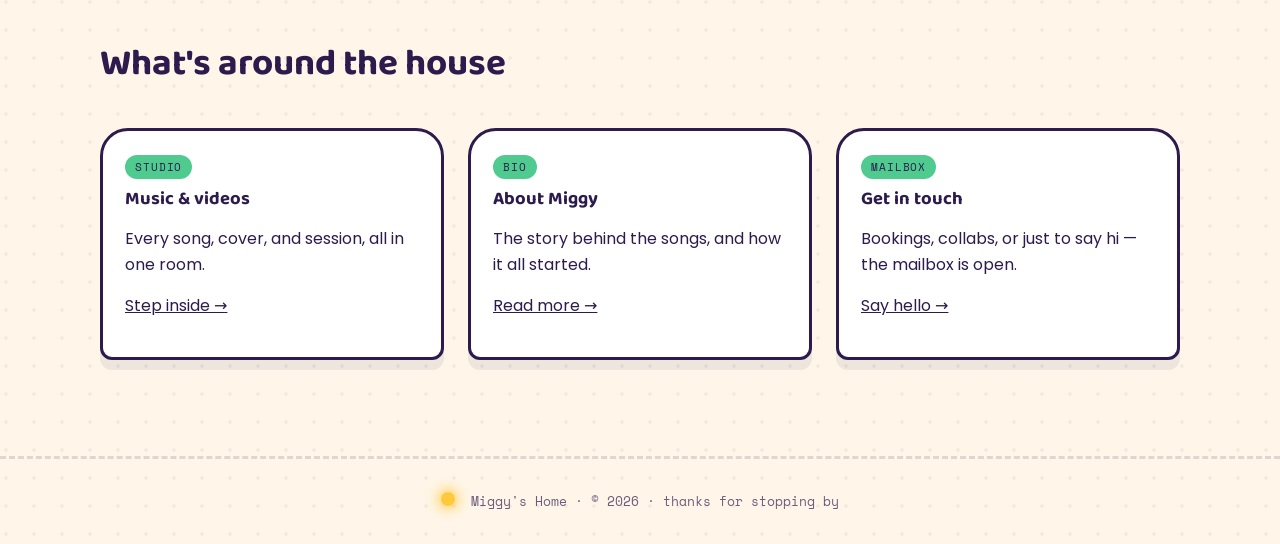
==== commit d25f7344: "Update index.html" ====
--- a/index.html
+++ b/index.html
@@ -39,7 +39,7 @@
         </div>
       </div>
       <div class="welcome-mat">
-  <img src="miggy3" alt="Miggy" style="width: calc(100% - 44px); height: calc(100% - 44px); object-fit: cover; border-radius: 16px;">
+  <img src="miggy3.jpg" alt="Miggy" style="width: calc(100% - 44px); height: calc(100% - 44px); object-fit: cover; border-radius: 16px;">
 </div>
     </section>
 
